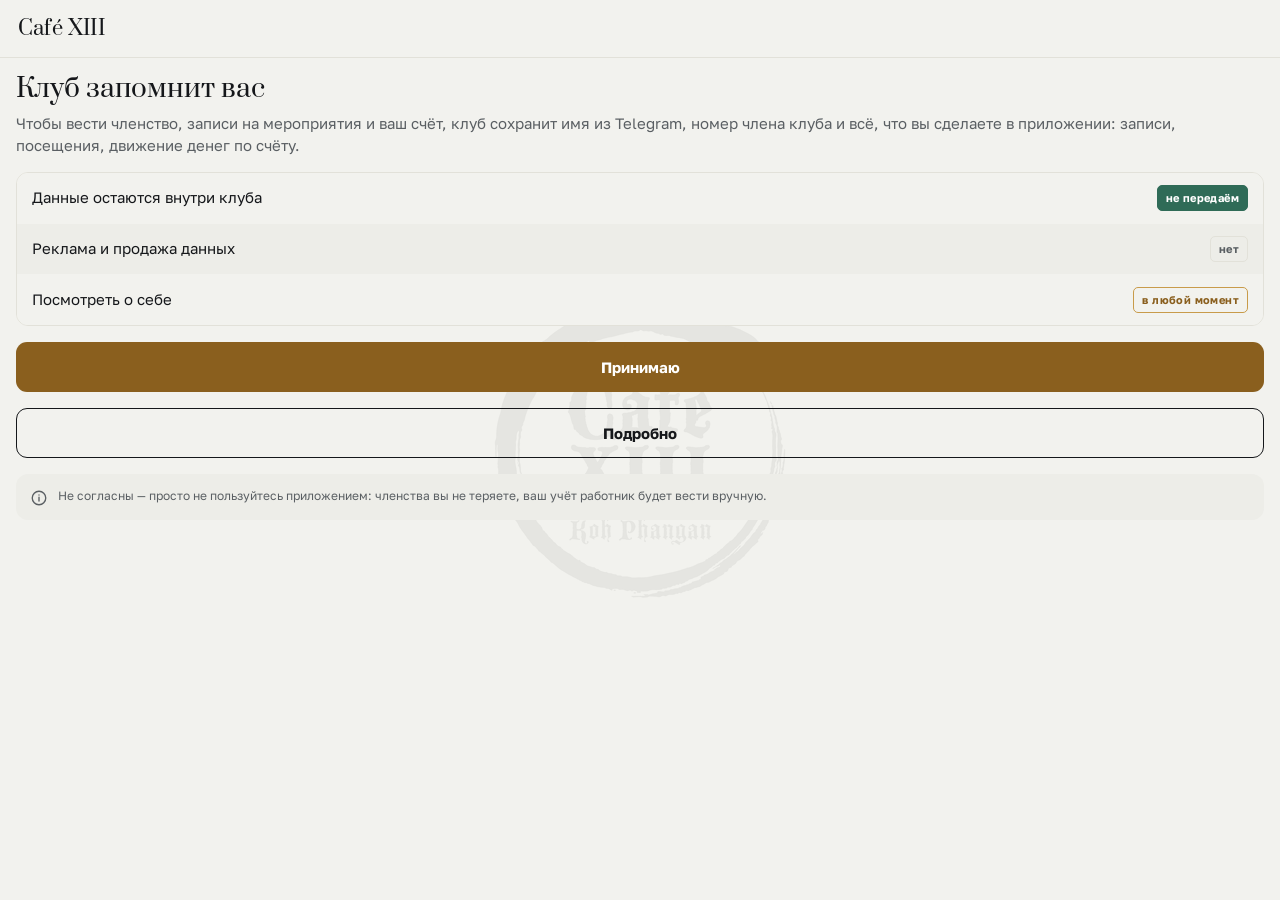
==== index.html @ dad625e0 "#518: номер v242 (сдвиг: дверь чайных броней #527 v241; слово arhitektor35-61)" ====
<!doctype html>
<html lang="ru">
<head>
<meta charset="utf-8">
<meta name="viewport" content="width=device-width, initial-scale=1, viewport-fit=cover">
<title>Café XIII — клуб</title>
<script src="https://telegram.org/js/telegram-web-app.js"></script>
<link rel="stylesheet" href="https://fonts.googleapis.com/css2?family=Prata&family=Golos+Text:wght@400;500;600;700&display=swap">
<link rel="stylesheet" href="styles.css?v=242">
</head>
<body>

<header class="bar" id="bar">
  <button type="button" class="icon-btn" id="back" hidden aria-label="Назад">
    <svg viewBox="0 0 24 24" aria-hidden="true"><path d="M15 6l-6 6 6 6"/></svg>
  </button>
  <span class="wordmark" id="title">Café XIII</span>
  <span class="bar-right" id="bar-right"></span>
</header>

<!-- водяной знак оболочки (кадр E53): не едет при прокрутке, под всем, что рисует экран -->
<div class="mark" id="mark" aria-hidden="true"><img src="img/watermark.png" alt=""></div>

<main id="view"></main>

<nav class="tabs" id="tabs"></nav>

<script src="vendor/qrcode-1.4.4.js"></script>
<!-- Клиент — обычные <script> в порядке загрузки (Cafe13KPG#806, вариант (г)): общая область, без модулей.
     ПОРЯДОК ВАЖЕН: код, исполняемый при загрузке, видит только уже загруженные файлы; запуск — последним. -->
<script src="js/00-slova.js?v=242"></script>
<script src="js/01-osnova.js?v=242"></script>
<script src="js/02-chlenstvo.js?v=242"></script>
<script src="js/03-propusk.js?v=242"></script>
<script src="js/04-bar.js?v=242"></script>
<script src="js/05-kassa.js?v=242"></script>
<script src="js/06-lyudi.js?v=242"></script>
<script src="js/07-mastera.js?v=242"></script>
<script src="js/08-kartochki.js?v=242"></script>
<script src="js/09-afisha.js?v=242"></script>
<script src="js/10-utility.js?v=242"></script>
<script src="js/11-ekrany-klub.js?v=242"></script>
<script src="js/12-ekrany-afisha.js?v=242"></script>
<script src="js/13-ekrany-kassa.js?v=242"></script>
<script src="js/14-ekrany-meropriyatiya.js?v=242"></script>
<script src="js/15-ekrany-partner-soglasie.js?v=242"></script>
<script src="js/16-ekrany-bar.js?v=242"></script>
<script src="js/17-ekrany-upravlenie.js?v=242"></script>
<script src="js/18-ekrany-mastera.js?v=242"></script>
<script src="js/19-ekrany-lyudi.js?v=242"></script>
<script src="js/20-ekrany-sluzhebnye.js?v=242"></script>
<script src="js/21-navigaciya.js?v=242"></script>
<script src="js/22-ekrany-chay.js?v=242"></script>
<script src="js/23-kalendar.js?v=242"></script>
<script src="js/22-zapusk.js?v=242"></script>
</body>
</html>
---- styles.css ----
/* Палитра принята владельцем 21.10.2026 (Cafe13KPG#110, лист «Палитра и
   типографика» базы экранов): известь, тушь, латунь, лист, глина. Контраст
   посчитан по WCAG 2.1, все рабочие пары проходят AA; tools/live.cjs
   пересчитывает их на отрисованной странице.

   ⚠ У ЛАТУНИ ТРИ РОЛИ И ТРИ ТОКЕНА, и порог у них разный:
     --gold       заливка и обводка надписей (порог 4.5 держит тушь поверх);
     --gold-mark  ТОНКАЯ ГРАФИКА, несущая смысл: порог 3.0 (SC 1.4.11);
     --gold-ink   текст латунью, порог 4.5.
   Разводить пришлось потому, что --gold на светлой теме даёт 2.17–2.55
   против подложек (surface / paper / card) — ниже 3.0, и тонкая графика на
   нём почти не видна. Замер designer-55 02.11.2026, Cafe13KPG#754; второй
   путь (отдельный токен вместо потемнения --gold) выбрал владелец, чтобы не
   трогать заливки и подписи, где сегодня 7.27 и 5.62. */

:root {
  color-scheme: light;
  --ink: #15171A;
  --paper: #F2F2EE;
  --card: #FFFFFF;
  --surface: #EDEDE8;
  /* ⚠ ДВЕ РОЛИ У ЭТИХ ДВУХ ТОКЕНОВ, и порог у них РАЗНЫЙ.
     --line — разделитель и группировка: карточка-контейнер, rows, paper,
     панель вкладок, шапка, shot, пилюля, пунктирные ЗАГЛУШКИ (ph.none,
     tile.empty, qr .place). Порога у них нет: по этим линиям элемент
     управления не опознают.
     --muted — подпись (ТЕКСТ, порог 4.5) и ГРАНИЦА ЭЛЕМЕНТА УПРАВЛЕНИЯ
     (порог 3.0, WCAG 2.1 SC 1.4.11 «Non-text Contrast»): поля, select,
     textarea, тихая и погашенная кнопки, сегменты, шаговик, круглые
     кнопки, чипы, строки списка, «выдать», остаток в шапке, кнопки
     недели, способ пополнения (.way), выбор файла чека (.box.dashed) и
     карточка в КНОПОЧНОЙ форме (button.card) — восемнадцать правил
     (Cafe13KPG#712).
     ⚠ ПУНКТИР ДЕЛИТСЯ ПО РОЛИ, а не по начертанию: заглушка «тут будет
     картинка» порога не имеет, а `.box.dashed` — это `<label for>` выбора
     файла, то есть единственный контур поля, и порог у него есть.
     ⚠ И КЛАСС, СЛУЖАЩИЙ ДВУМ РОЛЯМ, разводится ТЕГОМ: `.card` —
     контейнер, `button.card` — элемент управления. Правило стоит у самой
     `.card`; три последних случая нашёл `arhitector-47` на ревью, мой
     прибор их не достал (его подлежащим был список селекторов, а не все
     рамки экрана).
     На --line рамки управления давали 1.12 светлая / 1.21 тёмная при норме
     3.0; стало 5.50 / 8.15 — это худшая пара среди рамок ПОКОЯ, у состояний
     свои цвета и свои числа. Рамка мерится с ДВУХ сторон (внутри заливка
     самого элемента, снаружи подложка родителя) и судится по лучшей: нажатый
     сегмент залит тушью и рамку имеет ту же, и по внутренней паре здоровое
     состояние краснело бы. Числа сняты ОТРИСОВКОЙ 31.10.2026: из токенов
     выходит 1.17/1.31, потому что поле лежит на --surface, а не на --card.
     Взят существующий токен, а не новый цвет: выбор владельца 31.10.2026
     по трём отрисованным вариантам — новых значений в палитре не появилось.
     ⚠ СОСТОЯНИЯ НЕ ТРОНУТЫ, и это куплено отрисовкой, а не осторожностью:
     граница бывает единственной приметой выбора — латунь у `.mf .chip.on`
     и `.wk > button.on`, тушь у `.seg button[aria-pressed="true"]`, глина у
     `.listitem.warm`, латунь у `.chip.paid`. Здесь их держит специфичность
     (у состояния класс лишний), и это проверено отрисовкой обеих тем.
     Первый вариант, отрисованный владельцу, поднимал контраст ОДНИМ
     правилом поверх чипов и стёр выбранный день — а пара рамка/фон при
     этом честно выросла с 1.12 до 3.02, то есть прибор контраста был бы
     зелёный на сломанном экране. Поднимая контраст покоя, спрашивай каждое
     состояние, чья примета — граница. */
  --line: #E2E1D9;
  --muted: #5A5F63;
  --gold: #C89B4A;
  /* ⚠ Значение выбрано ЧИСЛОМ, а не на глаз: самое светлое, у которого
     слабейшая пара даёт ≥ 3.5, то есть не живёт на пороге 3.0. Таблица
     замера (светлота латуни при том же тоне 38.6° и насыщенности 53%):
     54% #C89B4A — 2.55 / 2.27 / 2.17 (нынешняя, НИЖЕ порога);
     44% #AC8134 — 3.53 / 3.15 / 3.01 (проходит, но 3.01 на границе);
     40% #9C7630 — 4.16 / 3.71 / 3.54 ← взято;
     порядок пар: на --card, --paper, --surface. */
  --gold-mark: #9C7630;
  --gold-ink: #8A5F1E;
  --sage: #2F6B57;
  --clay: #8E3324;
  --clay-ink: #8E3324;
  --on-accent: #FFFFFF;
  --deny-bg: #F7EBE8;

  /* Действие — латунь (#110). В Telegram сюда ложится button_color
     человека (#101), латунь остаётся фолбэком. */
  --accent: #8A5F1E;
  --accent-ink: #FFFFFF;

  /* Безопасные зоны из ДВУХ источников, и это разные полосы.
     env() знает про вырез телефона; телеграмные зоны (Bot API 8.0) знают
     про СВОИ элементы управления, которых env() внутри клиента не видит.
     Поэтому вырез берётся максимумом (чтобы не потерять ни один источник),
     а зона контента Telegram ПРИБАВЛЯЕТСЯ. Значения кладёт applyTheme();
     вне Telegram они нули, и остаётся прежнее поведение на env(). */
  --tg-sat: 0px; --tg-sab: 0px;        /* safeAreaInset */
  --tg-cat: 0px; --tg-cab: 0px;        /* contentSafeAreaInset */
  --sat: calc(max(env(safe-area-inset-top, 0px), var(--tg-sat)) + var(--tg-cat));
  --sab: calc(max(env(safe-area-inset-bottom, 0px), var(--tg-sab)) + var(--tg-cab));
}

:root[data-theme="dark"] {
  color-scheme: dark;
  --ink: #ECEAE4;
  --paper: #121416;
  --card: #1C1F22;
  --surface: #1C1F22;
  --line: #2A2E32;
  --muted: #B8B6AE;
  --gold: #EBC37A;
  /* В тёмной теме латунь на графике и так 9.95–11.10, поэтому значение
     РАВНО --gold: разводить нечего, а другой оттенок менял бы вид без нужды. */
  --gold-mark: #EBC37A;
  --gold-ink: #EBC37A;
  --sage: #7FC0A4;
  /* тёмной глины в принятом листе нет — значение прежнее, контраст к
     новому фону пересчитан в tools/live.cjs */
  --clay: #C98A78;
  --clay-ink: #DCA294;
  --on-accent: #121416;
  --deny-bg: #2A1A17;
  /* на тёмной латуни текст — тушь, не белое: белое по ней не проходит */
  --accent: #EBC37A;
  --accent-ink: #15171A;
}

* { box-sizing: border-box; }

body {
  margin: 0;
  background: var(--paper);
  color: var(--ink);
  font-family: 'Golos Text', system-ui, -apple-system, sans-serif;
  font-size: 15px;
  line-height: 1.45;
  padding-top: calc(58px + var(--sat));
  padding-bottom: calc(74px + var(--sab));
  -webkit-font-smoothing: antialiased;
}

body.no-tabs { padding-bottom: var(--sab); }

a { color: inherit; text-decoration: none; }
img { max-width: 100%; }
[hidden] { display: none !important; }

/* ── шапка ─────────────────────────────────────────────── */

.bar {
  position: fixed; top: 0; left: 0; right: 0; z-index: 10;
  height: calc(58px + var(--sat));
  padding: var(--sat) 12px 0;
  display: flex; align-items: center; gap: 8px;
  background: var(--paper);
  border-bottom: 1px solid var(--line);
}

.wordmark {
  flex: 1 1 auto;
  font-family: Prata, Georgia, serif;
  font-size: 20px;
  letter-spacing: 0.2px;
  padding-left: 6px;
}
.wordmark.plain {
  font-family: Prata, Georgia, serif;
  font-size: 19px;
  font-weight: 400;
  letter-spacing: 0;
}

/* Водяной знак (кадр E53): по центру окна, вне потока — прокрутка его не двигает;
   92vw — долей окна, не числом (380 px на окне 360 обрезает кольцо); 0.06 — замер
   контраста designer-55. Под содержимым: main поднят над ним. */
.mark { position: fixed; inset: 0; z-index: 0; display: flex; align-items: center; justify-content: center;
        pointer-events: none; }
.mark img { width: 92vw; max-width: 390px; height: auto; opacity: .06; }
body[data-mark="off"] .mark { visibility: hidden; }
main { position: relative; z-index: 1; }

.bar-right { flex: 0 0 auto; display: flex; align-items: center; gap: 2px; }
.bar-right:empty { display: none; }
.bal { border: 1px solid var(--muted); border-radius: 999px; background: transparent; color: var(--ink);
       min-height: 32px; padding: 0 12px; font-family: 'Golos Text', sans-serif; font-size: 14px; font-weight: 600;
       font-variant-numeric: tabular-nums; cursor: pointer; }
.bal[aria-pressed="false"] { color: var(--muted); letter-spacing: 1px; }

.icon-btn {
  flex: 0 0 auto;
  width: 44px; height: 44px;
  display: flex; align-items: center; justify-content: center;
  border: none; border-radius: 10px;
  background: transparent;
  color: var(--ink);
  cursor: pointer;
}
.icon-btn:hover { background: var(--surface); }
.icon-btn svg { width: 21px; height: 21px; fill: none; stroke: currentColor; stroke-width: 1.9; stroke-linecap: round; stroke-linejoin: round; }

/* ── экран ─────────────────────────────────────────────── */

main { padding: 16px 16px 20px; display: flex; flex-direction: column; gap: 16px; }

.group { display: flex; flex-direction: column; gap: 9px; }

.label {
  font-size: 12px; color: var(--muted);
  letter-spacing: 0.6px; text-transform: uppercase;
}

h1 { font-family: Prata, Georgia, serif; font-size: 26px; font-weight: 400; line-height: 1.15; margin: 0; text-wrap: balance; }
h2 { font-family: Prata, Georgia, serif; font-size: 19px; font-weight: 400; line-height: 1.2; margin: 0; }
p  { margin: 0; color: var(--muted); }

.card {
  border: 1px solid var(--line); border-radius: 12px;
  padding: 14px 16px;
  display: flex; flex-direction: column; gap: 10px;
  background: var(--card);
}
.card.strong { border: 2px solid var(--ink); border-radius: 14px; padding: 17px; }
/* ⚠ Полоса — единственный признак отмеченной карточки, значит графика
   со смыслом: латунь графики, не заливки (Cafe13KPG#754). */
.accent { box-shadow: inset 3px 0 0 0 var(--gold-mark); }
.card.quiet  { background: var(--surface); border-color: transparent; }

.row { display: flex; align-items: center; justify-content: space-between; gap: 12px; }
.row.top { align-items: flex-start; }
.col { display: flex; flex-direction: column; gap: 3px; min-width: 0; }

.num { font-variant-numeric: tabular-nums; }
b.num, .big { white-space: nowrap; }
.big { font-family: 'Golos Text', sans-serif; font-size: 24px; font-weight: 600; font-variant-numeric: tabular-nums; }
.small { font-size: 12px; color: var(--muted); }
/* слово сервера дословно (заметка строки книги) — тушью, не приглушённым: кадр E36, designer-55 */
.verbatim { font-size: 12px; color: var(--ink); }
/* усечение пользовательского текста (рецепт шага 13, Cafe13KPG#889): одна строка — очередь, две — название бизнеса */
.clamp1 { overflow: hidden; text-overflow: ellipsis; white-space: nowrap; }
.clamp2 { display: -webkit-box; -webkit-line-clamp: 2; -webkit-box-orient: vertical; overflow: hidden; }

.pill {
  flex: 0 0 auto;
  font-size: 11px; font-weight: 700;
  letter-spacing: 0.4px;
  padding: 4px 8px; border-radius: 5px;
  border: 1px solid var(--line); color: var(--muted);
}
.pill.on   { background: var(--sage); border-color: var(--sage); color: var(--on-accent); }
.pill.warm { color: var(--clay-ink); border-color: var(--clay); }
/* ⚠ Рамка плашки ОСТАЁТСЯ на --gold (2.27–2.55 в светлой), и это выбор,
   а не недосмотр: вид плашки несёт её СЛОВО и цвет текста (--gold-ink,
   5.62), а капсула — оформление, не сигнал; у соседних видов плашки
   отличается тоже текст или заливка, а не только обводка. По 1.4.11
   оформление порога не требует. Переведёшь её на --gold-mark —
   изменишь вид элемента, который сегодня проходит. */
.pill.gold { color: var(--gold-ink); border-color: var(--gold); }
/* «не закончено», а не запрет: исход приёма неизвестен (кадр E34zh) */
.card.warm { background: var(--deny-bg); border-color: var(--clay); }
.card.warm b, .card.warm .small { color: var(--clay-ink); }

/* ⚠ КЛАСС, СЛУЖАЩИЙ И КОНТЕЙНЕРОМ, И КНОПКОЙ, получает порог ТОЛЬКО В
   КНОПОЧНОЙ ФОРМЕ. `.card` — разделитель, порога у него нет (см. блок у
   токенов). Но строка человека в «Членах клуба» — это `<button class="card
   dense fold">`, то есть элемент управления, и опознаётся он этой самой
   рамкой; своей границы у `.card.dense.fold` нет вовсе, она берётся у
   `.card`. Поэтому порог даётся ТЕГУ, а не классу: перевести `.card`
   целиком значило бы сделать правку шире предмета — уехали бы границы всех
   карточек-контейнеров, у которых порога нет.
   Нашёл `arhitector-47` на ревью `Cafe13KPG#712`; мой прибор этого не достал,
   потому что подлежащим у него был СПИСОК селекторов, а не все рамки экрана.
   ⚠ Состояния выше по специфичности и переживают это правило: `.card.quiet`
   и `.card.dense.open` снимают границу вовсе (0,2,0 и 0,3,0 против 0,1,1). */
button.card { border-color: var(--muted); }
/* возврат автору в строке списка (E39): незакрытое, ждёт действия — глина */
.listitem.warm { background: var(--deny-bg); border-color: var(--clay); }
.said { font-size: 12px; color: var(--clay-ink); }

.btn {
  min-height: 50px; width: 100%;
  display: flex; align-items: center; justify-content: center; gap: 9px;
  border: none; border-radius: 11px;
  background: var(--accent); color: var(--accent-ink);
  font-family: 'Golos Text', sans-serif; font-size: 15px; font-weight: 700;
  cursor: pointer; padding: 0 16px;
}
.btn.ghost { background: transparent; color: var(--ink); border: 1px solid var(--ink); }
.btn.quiet { background: transparent; color: var(--muted); border: 1px solid var(--muted); min-height: 42px; font-size: 13px; width: auto; align-self: flex-start; padding: 0 14px; white-space: nowrap; }
.btn.mini { min-height: 38px; width: auto; font-size: 13px; padding: 0 14px; white-space: nowrap; }
.btn[disabled] {
  /* серое с рамкой = нельзя, на всех экранах одним обликом; прежние .55 по латуни
     давали подписи контраст около 2.45 — нечитаемо (designer-55, к Cafe13KPG#459) */
  background: var(--surface); color: var(--muted); border: 1px solid var(--muted);
  opacity: 1;          /* иначе прежняя прозрачность глушит и новые цвета */
  cursor: default;
}
.btn svg { width: 18px; height: 18px; fill: none; stroke: currentColor; stroke-width: 1.8; stroke-linecap: round; stroke-linejoin: round; }

.seg { display: flex; gap: 8px; }
.seg button {
  flex: 1 1 0; min-height: 44px;
  border: 1px solid var(--muted); border-radius: 9px;
  background: var(--paper); color: var(--muted);
  font-family: 'Golos Text', sans-serif; font-size: 13px; font-weight: 600;
  cursor: pointer;
}
.seg button[aria-pressed="true"] { background: var(--ink); border-color: var(--ink); color: var(--paper); }
.seg.wrap { flex-wrap: wrap; }
.seg.wrap button { flex: 1 1 auto; padding: 0 12px; }
/* Реквизиты на экране просьбы (кадр E44). В кадре место 78 px — число коробки
   кадра, а не облика: здесь прокрутка есть, и картинку берут ширины, при
   которой её наводят со второго телефона (designer-55, Cafe13KPG#464). */
.qr { display: flex; gap: 10px; }
.qr > div { flex: 1 1 0; display: flex; flex-direction: column; gap: 6px; }
.qr .place { width: 100%; max-width: 240px; min-height: 120px; margin: 0 auto;
             border: 1px dashed var(--line); border-radius: 10px;
             background: var(--surface); display: flex; flex-direction: column; gap: 8px;
             align-items: center; justify-content: center; text-align: center; padding: 10px; }
.qr .place.img { border-style: solid; padding: 0; overflow: hidden; background: var(--card); }
.qr .place img { display: block; width: 100%; height: auto; }
.qr .place span { font-size: 11px; color: var(--muted); }
/* Пополнение (кадры E52*): строки путей, ящик чека, статус заявки словом. */
.way { display: flex; align-items: center; justify-content: space-between; gap: 10px; padding: 12px;
       border-radius: 12px; background: var(--card); border: 1px solid var(--muted); width: 100%;
       text-align: left; font: inherit; color: inherit; cursor: pointer; }
.way.off { background: var(--surface); border-color: transparent; color: var(--muted); cursor: default; }
.way .col { display: flex; flex-direction: column; gap: 3px; min-width: 0; }
.way .chev { width: 18px; height: 18px; flex: 0 0 auto; fill: none; stroke: var(--muted); stroke-width: 2; }
.box.dashed { display: flex; align-items: center; gap: 8px; min-height: 46px; padding: 0 12px;
              border: 1px dashed var(--muted); border-radius: 9px; color: var(--muted); cursor: pointer; }
.box.dashed svg { width: 18px; height: 18px; fill: none; stroke: currentColor; stroke-width: 1.8; }
.st { font-size: 12px; font-weight: 600; white-space: nowrap; }
.st.wait { color: var(--muted); }
.st.ok { color: var(--sage); }
.st.no { color: var(--clay-ink); }
.st.off { color: var(--muted); }
/* Тетрадь клуба внутри приложения (v74, кадры E49*): белый лист во всю высоту
   main — без вкладок это окно минус шапка (58 + отступ сверху), поля main
   (16 + 20) и нижний отступ; ничего над листом и под ним (designer-55). */
.paper { height: calc(100vh - 94px - var(--sat) - var(--sab)); min-height: 360px;
         border: 1px solid var(--line); border-radius: 12px; background: var(--card);
         overflow: hidden; display: flex; flex-direction: column; }
.paper .wait { flex: 1 1 auto; display: flex; flex-direction: column;
               align-items: center; justify-content: center; gap: 8px; padding: 24px; }
.paper .wait[hidden], iframe.about[hidden] { display: none; }
iframe.about { flex: 1 1 auto; display: block; width: 100%; border: 0; }

.listitem {
  border: 1px solid var(--muted); border-radius: 12px;
  padding: 13px 15px;
  display: flex; align-items: center; gap: 12px;
  background: var(--paper);
  width: 100%; text-align: left;
  font-family: 'Golos Text', sans-serif; font-size: 15px; color: var(--ink);
  cursor: pointer;
}
.listitem .time { flex: 0 0 auto; width: 50px; display: flex; flex-direction: column; align-items: center; gap: 1px; }
.listitem .time b { font-family: 'Golos Text', sans-serif; font-size: 17px; font-weight: 600; font-variant-numeric: tabular-nums; }
.listitem .time span { font-size: 10px; color: var(--muted); text-transform: uppercase; letter-spacing: 0.3px; }
.listitem .grow { flex: 1 1 auto; min-width: 0; display: flex; flex-direction: column; gap: 2px; }
.listitem .grow b { font-size: 15px; font-weight: 600; }
.chev { flex: 0 0 auto; width: 18px; height: 18px; fill: none; stroke: var(--muted); stroke-width: 1.9; stroke-linecap: round; stroke-linejoin: round; }
/* Погашенный вход (заморозка, Cafe13KPG#510): тот же облик «серое = нельзя», что у .btn[disabled] —
   фон поверхности, приглушённый текст, ни латунной полосы, ни стрелки «туда». Без правила погашенная
   строка выглядела живой (замер снимком 29.10.2026). Правило designer-55: --muted на --surface — 5.5;
   стрелка снята целиком (display), иначе под пальцем остаётся пустое место шириной со стрелку. */
.listitem[disabled] { background: var(--surface); color: var(--muted); box-shadow: none; cursor: default; }
.listitem[disabled] .chev { display: none; }

.rows { border: 1px solid var(--line); border-radius: 12px; overflow: hidden; display: flex; flex-direction: column; gap: 1px; }
.rows > div { display: flex; align-items: center; justify-content: space-between; gap: 10px; padding: 12px 15px; background: var(--paper); }
.rows > div:nth-child(even) { background: var(--surface); }

.note { display: flex; align-items: flex-start; gap: 10px; background: var(--surface); border-radius: 12px; padding: 13px 14px; }
.note svg { flex: 0 0 auto; width: 18px; height: 18px; margin-top: 2px; fill: none; stroke: var(--muted); stroke-width: 1.8; stroke-linecap: round; stroke-linejoin: round; }
.note span { font-size: 12px; color: var(--muted); }

.field { display: flex; flex-direction: column; gap: 6px; min-width: 0; }
.field label { font-size: 12px; color: var(--muted); }
.field input {
  width: 100%; min-width: 0;
  min-height: 46px; border: 1px solid var(--muted); border-radius: 9px;
  padding: 0 14px; background: var(--paper); color: var(--ink);
  font-family: 'Golos Text', sans-serif; font-size: 15px;
}

/* Крестик очистки у поиска рисует система, и рисует СВОИМ цветом: в поле
   клуба он приходил синим — единственное синее пятно во всём приложении.
   Здесь он перекрашивается в подпись (--muted) маской, то есть одной и той
   же формой в обеих темах, без второго файла и без картинки на каждую тему.

   Размер — 44 px, не 18: столько ровно помещается внутрь поля (46 px минус
   две обводки), и это тот самый минимум цели нажатия, что у остальных
   кнопок. Системный крестик был вдвое уже — палец мимо него проходил.

   Firefox такого псевдоэлемента не имеет вовсе: там крестика нет и сейчас,
   правило просто не применяется. */
input[type="search"]::-webkit-search-cancel-button {
  -webkit-appearance: none; appearance: none;
  width: 44px; height: 44px; margin-right: -8px; cursor: pointer;
  background: var(--muted);
  -webkit-mask: url("data:image/svg+xml;utf8,%3Csvg xmlns='http://www.w3.org/2000/svg' viewBox='0 0 24 24'%3E%3Cpath d='M7 7l10 10M17 7L7 17' stroke='black' stroke-width='2.2' stroke-linecap='round' fill='none'/%3E%3C/svg%3E") center/18px no-repeat;
          mask: url("data:image/svg+xml;utf8,%3Csvg xmlns='http://www.w3.org/2000/svg' viewBox='0 0 24 24'%3E%3Cpath d='M7 7l10 10M17 7L7 17' stroke='black' stroke-width='2.2' stroke-linecap='round' fill='none'/%3E%3C/svg%3E") center/18px no-repeat;
}

.field textarea {
  width: 100%; min-width: 0; min-height: 120px; resize: vertical;
  border: 1px solid var(--muted); border-radius: 9px; padding: 12px 14px;
  background: var(--paper); color: var(--ink); font-family: 'Golos Text', sans-serif; font-size: 15px; line-height: 1.4;
}

.cancelled { border-style: dashed; background: var(--surface); }
.cancelled .strike { text-decoration: line-through; color: var(--muted); }

/* ── пропуск: всегда ночной, его показывают у двери вечером ──
   Цвета — тёмная тема принятой палитры, латунная обводка. */

.pass {
  background: #121416; border: 1px solid #EBC37A;
  border-radius: 18px; padding: 20px;
  display: flex; flex-direction: column; align-items: center; gap: 15px;
  color: #ECEAE4;
}
.pass .who { display: flex; align-items: center; gap: 12px; align-self: stretch; }
.card .grow { flex: 1 1 auto; min-width: 0; }
/* фото гостя в очереди бара: по нему бармен знает, кому несёт */
.card .avatar { flex: none; width: 44px; height: 44px; border-radius: 50%; object-fit: cover;
  display: inline-flex; align-items: center; justify-content: center;
  background: var(--line); color: var(--ink); font-weight: 700; }
.pass .avatar {
  flex: 0 0 auto; width: 54px; height: 54px; border-radius: 50%;
  background: rgba(255,255,255,0.18); border: 1px dashed rgba(255,255,255,0.5);
  display: flex; align-items: center; justify-content: center;
  font-size: 18px; font-weight: 700;
}
/* ⚠ Фото — ПСЕВДОЭЛЕМЕНТОМ ПОВЕРХ БУКВЫ, правило взято из кадров E50/E50b
   дословно. Состояний у кружка три, а не два: фото пришло; сети нет (класса
   `photo` нет вовсе); сеть есть, адрес есть, а картинка не пришла. Замер
   `designer-55` отрисовкой трёх случаев рядом: картинка ТЕГОМ при неудаче
   даёт в кружке значок битого изображения, псевдоэлемент — ничего, и под ним
   остаётся буква. Одно правило закрывает все три состояния.
   ⚠ Фоном самого кружка это сделать НЕЛЬЗЯ: содержимое рисуется поверх фона,
   и буква проступит на лице. Это его первая редакция, поймана отрисовкой.
   Адрес приходит разметкой, своим свойством: он у каждого свой. */
.pass .avatar { position: relative; }
.pass .avatar.photo { border-style: solid; border-color: rgba(255,255,255,0.35); }
.pass .avatar.photo::after { content: ""; position: absolute; inset: -1px;
  border-radius: 50%; background-size: cover; background-position: center;
  background-image: var(--photo); }
.pass .code-box { background: #FFFFFF; border-radius: 13px; padding: 13px; }
.pass .code-box svg { display: block; width: 160px; height: 160px; }
.pass .num-big { font-family: 'Golos Text', sans-serif; font-size: 25px; font-weight: 600; letter-spacing: 3px; font-variant-numeric: tabular-nums; }

/* ── нижние вкладки ────────────────────────────────────── */

.tabs {
  position: fixed; bottom: 0; left: 0; right: 0; z-index: 10;
  height: calc(74px + var(--sab));
  padding-bottom: var(--sab);
  display: flex; align-items: stretch;
  /* Зазор между вкладками объявлен: без него соседние подписи сходятся
     вплотную, как только две из них шире равной доли (замер: «События» и
     «Моё дело» на восьми вкладках — 0 px между ними). */
  gap: 4px;
  background: var(--paper); border-top: 1px solid var(--line);
}
.tabs button {
  flex: 1 1 0; border: none; background: transparent; cursor: pointer;
  /* ⚠ Отступ кнопки объявлен НУЛЁМ нарочно. Браузер по умолчанию даёт кнопке
     1px 6px — двенадцать пикселей по горизонтали, которых мы нигде не
     просили; на восьми вкладках это 96 px, и панель вылезала за край окна
     (замер мой, 28.10.2026: восемь вкладок 415,2 при окне 390 — за край
     25 px; на окне 360 — 55 px). Разговор при этом шёл о длине подписи:
     число было снято верно, а объяснено не той причиной. */
  padding: 0;
  /* подпись в одну строку: при семи вкладках «Моё дело» переносилось (замер, Cafe13KPG#410) */
  white-space: nowrap;
  display: flex; flex-direction: column; align-items: center; justify-content: center; gap: 5px;
  color: var(--muted); font-family: 'Golos Text', sans-serif; font-size: 11px; font-weight: 500;
}
.tabs button[aria-current="page"] { color: var(--ink); font-weight: 700; }
/* замороженная вкладка (Cafe13KPG#510): невыбранные и так --muted, и без своей приметы серая не отличалась
   от обычной. Правило designer-55: «нельзя» несёт ЗАЧЁРКИВАНИЕ, а не бледность — цвет остаётся измеренным
   (5.75); прозрачность .38 давала 1.74, ниже порога, и серое читалось бы как поломка. Значок не гасить. */
.tabs button[disabled] { color: var(--muted); cursor: default; text-decoration: line-through; }
.tabs svg { width: 21px; height: 21px; fill: none; stroke: currentColor; stroke-width: 1.9; stroke-linecap: round; stroke-linejoin: round; }

/* Когда снизу стоит главная кнопка Telegram, своя — лишняя */
body.has-main .dup-main { display: none; }

@media (prefers-reduced-motion: no-preference) {
  main { animation: fade 160ms ease-out; }
  @keyframes fade { from { opacity: 0 } to { opacity: 1 } }
}

/* ── бар: плитки напитков, корзина, шаги заказа ─────────
   Плитка стоит там, где позже будет фотография: пока снимок не прошёл путь
   съёмки, её место занято цветным полем, а не картинкой из каталога. */

.tile {
  flex: 0 0 auto;
  width: 54px; height: 54px; border-radius: 10px;
  display: flex; align-items: center; justify-content: center;
  font-family: Prata, Georgia, serif; font-size: 21px; font-weight: 400;
  color: #FFFFFF;
}
.tile.big { width: 100%; height: 170px; border-radius: 14px; font-size: 54px; }
.tile.empty {
  background: var(--surface); border: 1px dashed var(--line); color: var(--muted);
  font-family: 'Golos Text', sans-serif; font-size: 10px; font-weight: 600;
  text-align: center; padding: 4px; line-height: 1.2;
}
.tile.big.empty { font-size: 13px; }

.plain {
  border: none; background: transparent; padding: 0; margin: 0;
  color: inherit; font: inherit; text-align: left; cursor: pointer;
}
.drinkbtn { display: flex; align-items: flex-start; gap: 12px; flex: 1 1 auto; min-width: 0; }

.stepper { flex: 0 0 auto; display: flex; align-items: center; gap: 4px; }
.stepper button {
  width: 36px; height: 36px; border-radius: 9px;
  border: 1px solid var(--muted); background: var(--paper); color: var(--ink);
  font-family: 'Golos Text', sans-serif; font-size: 18px; font-weight: 700; line-height: 1;
  cursor: pointer;
}
.stepper b { min-width: 20px; text-align: center; }

/* Путь заказа и путь снимка — одна и та же вертикальная линия состояний. */
.steps { display: flex; flex-direction: column; }
.steps > div { display: flex; gap: 12px; padding-bottom: 15px; position: relative; }
.steps > div:last-child { padding-bottom: 0; }
.steps > div:not(:last-child)::before {
  content: ''; position: absolute; left: 8px; top: 20px; bottom: 0;
  width: 1px; background: var(--line);
}
.steps i {
  flex: 0 0 auto; width: 17px; height: 17px; border-radius: 50%;
  border: 2px solid var(--line); background: var(--paper); margin-top: 2px;
}
.steps > div.done i { border-color: var(--sage); background: var(--sage); }
/* ⚠ Точка «мы здесь» — пара к .done, где стоит лист (--sage, тёмный).
   На светлой латуни она была вдвое слабее соседки по весу: 2.55 против
   5.68. Латунь графики возвращает им сравнимый вес. */
.steps > div.now  i { border-color: var(--gold-mark); background: var(--gold-mark); }
.steps > div.now  b { color: var(--gold-ink); }

.meter { display: block; height: 5px; border-radius: 3px; background: var(--surface); margin-top: 5px; overflow: hidden; }
/* ⚠ Заливка метра на дорожке --surface: показывает долю, то есть
   графика со смыслом. Было 2.17 — самая слабая пара латуни. */
.meter > span { display: block; height: 100%; background: var(--gold-mark); }

/* Тестовый режим: полоса над каждым экраном, пока он включён. */
.test-strip {
  position: sticky; top: calc(58px + var(--sat)); z-index: 5;
  margin: -16px -16px 0; padding: 10px 16px;
  display: flex; align-items: center; gap: 10px; justify-content: space-between;
  background: var(--gold); color: #1A1208;
}
.test-strip .small { color: #1A1208; }

/* Прототип (шаг 3, решение координатора 29.10.2026): плашка над экраном на примерных данных.
   Штриховая рамка — «ещё не готово» тем же знаком, что ящик для чека (.box.dashed); снять нечем. */
.proto-strip { display: flex; flex-direction: column; gap: 2px; padding: 10px 14px; border-radius: 12px;
               border: 1.5px dashed var(--clay); background: var(--deny-bg); color: var(--clay-ink); }
.proto-strip b { font-size: 13px; letter-spacing: .04em; text-transform: uppercase; }
.proto-strip .small { color: var(--clay-ink); }
/* Шаг 3: число ждущих > 0 — жирным зелёным (слово владельца); вход-название в карточке без облика кнопки */
.n-wait { color: var(--sage); font-weight: 700; }
/* ⚠ во входе `.listitem .grow b` ставит 600 и перебивал — «жирным» владельца там было полужирным (замер отрисовкой) */
.listitem .grow .n-wait { font-weight: 700; }
/* Пометка «внутри есть решения» на плашке-меню (слово владельца 02.11.2026,
   Cafe13KPG#769). Вид — тот же, что у .n-wait. Класс .count, а не .mark: .mark занят водяным знаком. */
.listitem .count { flex: 0 0 auto; font-size: 15px; font-weight: 700;
                   color: var(--sage); font-variant-numeric: tabular-nums;
                   line-height: 1; }
/* Условие «на замороженном пути пометки нет» держится ПОСТРОЕНИЕМ: */
.listitem[disabled] .count { display: none; }
/* Шаг 3, форма «Я мастер» (кадры E54b/E54i): чипы-кнопки, выбранный, занятый зачёркнут, счётчик часов.
   Под `.mf`, чтобы не задеть чипы «Людей»: там `.chip.busy` значит «ждём ответа», а не «занято» */
.mf { display: flex; flex-direction: column; gap: 14px; }
.chips { display: flex; flex-wrap: wrap; gap: 6px; align-items: center; }
.mf button.chip { font-size: 13px; padding: 8px 11px; cursor: pointer; color: var(--ink); }
.mf .chip.on { border-color: var(--accent); background: var(--surface); font-weight: 600; }
.mf .chip.busy { color: var(--muted); text-decoration: line-through; cursor: default; }
/* Поле выбора — облик поля ввода, ширина по значению: «Начало» из 48 значений с шагом 30 минут (слово
   владельца) короче строки ввода, и по ширине видно, что набирать нечего (designer-55, Cafe13KPG#666).
   Правило на `.field select`, а не на одну форму: следующее поле выбора получит облик само.
   Стрелка — наш `.chev` (ICON.chev, повёрнутый вниз: 18 px, штрих 1.9, концы круглые, цвет --muted), а не
   системная: `appearance: none` снимает и её, и фаску движка. У `<select>` нет детей под svg, поэтому
   стрелка — фоном, и ЦВЕТ В data: ЗАПЕЧЁН: var() внутри него не работает. Отсюда второе объявление в
   тёмной теме. ⚠ Меняется --muted — меняются оба %23-цвета ниже. Раскрытый список рисует движок, и
   тему он берёт из `color-scheme` (:root, обе темы). */
.field select { min-height: 46px; width: 120px; border: 1px solid var(--muted); border-radius: 9px; padding: 0 36px 0 12px;
                color: var(--ink); font-family: 'Golos Text', sans-serif; font-size: 15px;
                -webkit-appearance: none; appearance: none; cursor: pointer;
                background: var(--paper) url("data:image/svg+xml;utf8,%3Csvg xmlns='http://www.w3.org/2000/svg' viewBox='0 0 24 24' fill='none' stroke='%235A5F63' stroke-width='1.9' stroke-linecap='round' stroke-linejoin='round'%3E%3Cpath d='M6 9l6 6 6-6'/%3E%3C/svg%3E") no-repeat right 12px center / 18px 18px; }
:root[data-theme="dark"] .field select {
  background-image: url("data:image/svg+xml;utf8,%3Csvg xmlns='http://www.w3.org/2000/svg' viewBox='0 0 24 24' fill='none' stroke='%23B8B6AE' stroke-width='1.9' stroke-linecap='round' stroke-linejoin='round'%3E%3Cpath d='M6 9l6 6 6-6'/%3E%3C/svg%3E"); }
.counter { display: flex; align-items: center; gap: 14px; }
.counter .num { min-width: 86px; text-align: center; }
.counter .round { border: 1px solid var(--muted); width: 34px; height: 34px; font-size: 17px; color: var(--ink); }
.counter .round[disabled] { color: var(--muted); opacity: .45; cursor: default; }
.tap { background: none; border: 0; padding: 0; margin: 0; text-align: left; font: inherit; color: inherit; cursor: pointer; flex: 1 1 auto; }

/* ── покупка в баре: отказ над кнопкой, итог, номер заказа (макеты E23б, E24) ── */
.deny { display: flex; align-items: flex-start; gap: 10px; border-radius: 12px;
        padding: 12px 14px; background: var(--deny-bg); border: 1px solid var(--clay); }
.deny svg { flex: 0 0 auto; width: 18px; height: 18px; margin-top: 1px; fill: none;
            stroke: var(--clay-ink); stroke-width: 1.8; stroke-linecap: round; stroke-linejoin: round; }
.deny span { font-size: 13px; color: var(--clay-ink); line-height: 1.35; }
.sum { display: flex; align-items: baseline; justify-content: space-between; }
.num-wrap { display: flex; flex-direction: column; align-items: center; gap: 6px; padding: 18px 0 4px; }
.num-wrap .num-big { font-family: 'Golos Text', sans-serif; font-size: 38px; font-weight: 700;
                     letter-spacing: 2px; font-variant-numeric: tabular-nums; line-height: 1; }

/* ── снимок позиции на карточке (кадр E33, Cafe13KPG#270). Слот показывает
   ПОСЛЕДНИЙ присланный снимок, слова — что видит ГОСТЬ; пунктир — только
   «фото нет», где показывать нечего. ── */
.monhead { display: flex; align-items: baseline; justify-content: space-between; gap: 10px; }
.monhead .small { font-size: 12px; color: var(--muted); }
.ph { flex: 0 0 auto; width: 62px; height: 62px; border-radius: 9px;
      background: var(--surface); color: var(--muted);
      display: flex; align-items: center; justify-content: center; }
.ph svg { width: 22px; height: 22px; fill: none; stroke: currentColor;
          stroke-width: 1.6; stroke-linecap: round; stroke-linejoin: round; }
.ph.none { border: 1px dashed var(--line); background: transparent; }
.shot { display: flex; gap: 11px; align-items: center; padding: 10px 12px;
        border: 1px solid var(--line); border-radius: 12px; background: var(--card); }
.shot .grow { flex: 1 1 auto; min-width: 0; display: flex; flex-direction: column; gap: 3px; }
.shot .grow b { font-size: 14px; font-weight: 600; }
.shot .small { font-size: 12.5px; color: var(--muted); line-height: 1.35; }

/* ── «Члены клуба», плотная карточка, надписи-кнопки, полоса отмены (v78) ──
   Перенесено ДОСЛОВНО из кадра Cafe13KPG `_docs/design/screens/E47m-people-card-revoke-ask.dc.html`
   (dev, 9345acd); своих формулировок не добавлено. Ревьюер этого блока — designer-55:
   расхождение правила с кадром — к нему (решение координатора 28.10.2026, Cafe13KPG#490). */
/* ⚠ ПЛОТНАЯ КАРТОЧКА. Требование владельца 28.10.2026: «на экране всегда
   видно от 3 до 6 пользователей, в зависимости от объёма доступов». Это
   число, и оно переведено в высоту замером (прибор геометрии, окна 844 и
   736): под карточки остаётся 591 px и 483 px соответственно, зазор 14 —
   значит максимальная карточка ≤ 151, минимальная ≤ 68, и взяты 144 и 64,
   чтобы «ровно влезает» не читалось как «влезает». */
.card.dense { padding: 10px 12px; gap: 7px; }

/* Раскрытая карточка — тем же семейством, но на тихом фоне: так видно, что
   список не ушёл, а одна строка в нём открыта. */
.card.dense.open { background: var(--surface); border-color: transparent; }

/* СВЁРНУТАЯ строка (Cafe13KPG#493): имя, уровень, остаток — и больше ничего до нажатия.
   ⚠ Это НАСТОЯЩАЯ кнопка, а не нажимаемый `div`: нажимаемых НЕ-кнопок в этом клиенте нет
   ни одной (`tabindex` 0, `role="button"` 0), и держится правило тем, что каждая
   строка-цель — `<button>` с классом раскладки (`.listitem`, `.plain.drinkbtn`). Отсюда и
   сброс кнопки здесь тот же, что у `.listitem`: ширина, выключка, шрифт, цвет. */
/* ⚠ Отступ посадки: без него `scrollIntoView({block:'nearest'})`, когда карточка ПРАВДА
   выше окна, кладёт её ПОД шапку — она `position: fixed` (`.bar`), и содержимое уезжает под
   неё. Замер: без отступа верх карточки приходит на 0 при низе шапки 58, с отступом — на 70.
   Высота повторяет `.bar` и отступ страницы (`58px + var(--sat)`, два места выше в этом
   файле); просится общая переменная, но это правка семейства шапки — зона designer-55.
   Это и есть догадка владельца про «отступ от конца блока»: она верна, но нужна в ДРУГОМ
   случае, чем он думал, — не при каждом действии, а только при настоящей подтяжке. */
/* ⚠ И отступ СНИЗУ, а не только сверху: перечитывание списка на время делает страницу
   короче экрана, браузер ЗАЖИМАЕТ прокрутку к нулю (замер: 500 → 0 при пределе 1019 → 0),
   и после возврата списка карточка оказывается НИЖЕ окна. `nearest` подтягивает её тогда
   снизу и без этого отступа кладёт ВПРИТЫК к нижнему краю (замер: низ 844 при окне 844),
   то есть человек после своего же действия видит строку, срезанную краем. */
[data-person] { scroll-margin-top: calc(58px + var(--sat) + 12px); scroll-margin-bottom: 12px; }

.fold-wrap { position: relative; }

.card.dense.fold {
  width: 100%; text-align: left; cursor: pointer;
  font-family: 'Golos Text', sans-serif; font-size: 15px; color: var(--ink);
  /* ⚠ Отступы ОДНИМ правилом, и это замер, а не аккуратность: отдельный `padding-left`
     проигрывает по специфичности правилу `.card.dense`, и текст уезжает ПОД кружок —
     у designer-55 это прошло мимо чисел и было видно только снимком. Слева 47 px —
     кружок 26 px плюс поля. */
  padding: 7px 12px 7px 58px; gap: 0;
}

/* Минус — СОСЕДОМ поверх плашки, а не внутри: вложенные кнопки невалидны, а цель
   раскрытия обязана остаться во всю строку (слово владельца «по клику разворачиваются»). */
/* ⚠ Кнопка стоит в строке ИМЕНИ, а не по середине плашки (слово владельца 29.10.2026:
   «кнопка в той же строке что и имя, не надо рисовать ее по середине плашки»; колонку под
   кнопку он оставил — «идея с общим отступом за кнопку мне нравится»).
   4 px — не на глаз: отступ карточки 7 + верх строки имени 1 + половина её высоты 9 −
   половина высоты кнопки 13. У длинного имени в две-три строки кнопка остаётся у ПЕРВОЙ,
   а столкнуться со второй ей нечем — они в разных колонках (правый край кнопки 47 против
   левого края имени 58). ⚠ Числа связаны: меняется отступ плашки или кегль имени —
   смещение едет; на это стоит случай `people-fold` (центры кнопки и первой строки). */
.fold-wrap > .outbtn { position: absolute; left: 8px; top: 4px; z-index: 1; }

/* Хвост имени в списке людей. Дату конца и её покраснение снял владелец 25.11.2026 (№79,
   Cafe13KPG#1103: «Даты убирай в обоих местах») — осталось только ∞ у бессрочного.
   ⚠ Бессрочное — значок ∞ («поставь мне значек бесконечности», 29.10.2026), и он крупнее
   даты на 2 px: в 12 px знак читается как восьмёрка. */
.till { font-size: 12px; font-weight: 400; color: var(--muted); }

.till .inf { font-size: 14px; line-height: 1; vertical-align: -1px; }

/* Уровень членства в свёрнутой строке — НАДПИСЬ, а не чип: чип на этом экране обещает
   крестик, то есть действие, а до раскрытия действий в строке нет. Своего класса у неё
   нет: по словам designer-55 образец — клиентский `.small`, а правило, совпадающее с
   соседним до буквы, только спрашивает читателя, чем они различаются. */

/* Надпись доступа — КНОПКА, но размер прежний: его слово «размер оставить».
   Поэтому кегль и цвет те же, что у `.level` (13 px, тушь), а нажимаемость
   показана рамкой и крестиком, а не ростом. Площадь нажатия добирается
   отступом по вертикали, который не увеличивает строку: 6 px сверху и снизу
   при кегле 13 дают 31 px — это не 44, и так и сказано в прозе. */
/* 12 px приглушённым — числа designer-55 по образцу, названному владельцем
   («Ждут ответа» / «Кто в клубе и с какими уровнями»): это клиентский `.small`. */
.chip { display: inline-flex; align-items: center; gap: 6px;
        font-size: 12px; color: var(--muted); background: var(--paper);
        border: 1px solid var(--muted); border-radius: 8px; padding: 5px 8px;
        font-family: 'Golos Text', sans-serif; line-height: 1.15; }

.chip svg { width: 13px; height: 13px; flex: 0 0 auto; fill: none;
            stroke: var(--muted); stroke-width: 2; stroke-linecap: round; }

/* Нажатая — пока сервер отвечает: надпись гаснет, но остаётся на месте,
   чтобы строка не прыгала. */
.chip.busy { color: var(--muted); border-style: dashed; }

/* Членство и роль различаются ЗНАКОМ, а не цветом: цвет у нас занят
   состоянием, а не видом предмета. */
.chip.paid { border-color: var(--gold); }

/* ⚠ УРОВЕНЬ ЧИТАЕТСЯ ПЕРВЫМ, И ТОЛЬКО В СВЕТЛОЙ ТЕМЕ (Cafe13KPG#713).
   Экран называется «Члены клуба», и его предмет — уровень человека в клубе;
   роль это рабочая функция, и у большинства её нет вовсе (довод
   координатора). После #712 заметность перевернулась: роль уехала на
   `--muted` (рамка 5.50), а латунь уровня осталась где была (2.17) — и
   второстепенное стало читаться раньше главного.
   ⚠ ТОЛЬКО СВЕТЛАЯ, и это замер: в тёмной латунь светлеет до `#EBC37A`
   (9.09) и сама идёт впереди роли (8.15) — там чинить нечего, и правка туда
   не заходит.
   ⚠ ПОТЕМНЕНИЕ САМО ПО СЕБЕ ЦЕЛИ НЕ ДОСТИГАЕТ — отрисовано и померено
   31.10.2026: рамка `--gold-ink` даёт 4.79 против 5.50 у роли, то есть
   уровень остаётся СЛАБЕЕ; с латунным текстом (5.01) — вровень, а не
   впереди. Поэтому заливка: уровень читается как заполненный знак, роль —
   как обведённый. Текст на латуни — ТУШЬ (7.05), как и на тёмной теме.
   Порога у этих надписей нет вовсе: это `<span>`, не кнопка. */
:root:not([data-theme="dark"]) .chip.paid {
  background: var(--gold); border-color: var(--gold-ink);
  color: var(--ink); font-weight: 600;
}

/* «+ ответственность» — то же семейство и тот же кегль, но пунктиром:
   это не доступ, который можно снять, а место, куда можно добавить. */
.chip.add { border-style: dashed; color: var(--muted); }

/* Бейдж: та же надпись, но нажимать нечего — крестика нет. */
.chip.fixed { cursor: default; }

.chip.add svg { stroke: var(--muted); }

.chips { display: flex; flex-wrap: wrap; gap: 6px; align-items: center; }

/* Кружок действия — НОВОЕ семейство (кадры E47r/E47s/E47u, Cafe13KPG#509).
   Правило взято из кадра дословно: 26 px — не вкус, а цель нажатия не ниже 24
   при том, что в строку 63,6 px больше не поставить без переноса.
   ⚠ Погашенное делается рамкой и цветом значка, а НЕ `opacity`: у нас это уже
   давало контраст ниже порога при любом фоне.
   ⚠ Здесь объявлено только то, что УПОТРЕБЛЯЕТСЯ: `.out` (минус, исключение).
   Зелёный `.yes`, указатель `.go`, погашенный `.off` и отмена `.no` приедут с
   выдачей кружком — объявлять их заранее значило бы завести мёртвые правила, а
   единица «мёртвого» для общего styles.css — весь клиент, не один экран. */
/* ⚠ `border: 0` в основании — не уборка, а замер: без него у кружка, который рамки себе
   не объявил (указатель направлений), проступала РОДНАЯ рамка кнопки браузера, и на
   отрисовке она читалась как «ещё одно действие». Увидеть это можно было только снимком. */
.round { display: inline-flex; align-items: center; justify-content: center;
         width: 26px; height: 26px; flex: 0 0 auto; border: 0; border-radius: 50%;
         background: transparent; cursor: pointer; }
.round svg { width: 15px; height: 15px; fill: none; stroke-width: 2.6;
             stroke-linecap: round; stroke-linejoin: round; }
/* ⚠ ИСКЛЮЧЕНИЕ — ТЕКСТОВАЯ кнопка «[ - ]», а не значок (слово владельца 29.10.2026:
   «уберет графику и у нас уже есть кнопки такого вида»). Правило и числа — designer-55:
   12 px / 700, `--clay` (единственный красный в палитре, `--danger` у нас нет),
   форма — чипа «+ ответственность» (образец назвал сам владелец), то есть рамка `--line`
   сплошная, фон `--paper`, радиус 8, отступ 5×8; цель нажатия выше порога 24.
   ⚠ Кегль 12, а не 13 у общего `.chip`, и довод не вкусовой: на ЭТОМ экране подписи
   уменьшены до 12 его же словом, и 13 сделал бы кнопку крупнее соседних чипов — то есть
   исполнило бы одну его фразу, нарушив другую. Рамка ТИХАЯ, а не красная: красным он
   назвал ТЕКСТ, а кнопка просилась «минималистичной». Пунктир не берём — в этой семье он
   значит «добавить» (`.chip.add`) и у исключения сказал бы обратное действию.
   ⚠ ОБРАЗЦА У ЭТОЙ КНОПКИ НЕТ: владелец сослался на «кнопки такого вида», но все пять
   квадратных скобок в клиенте — заглушки чисел `[сумма]` на «Доходе и расходе». Числа
   выведены из его слов, а не сняты с образца; если кнопка приживётся, следующие берут
   числа уже с неё.
   ⚠ `white-space: nowrap` — условие, а не вкус: без него у длинного имени «[ -» и «]»
   разъезжаются по строкам, а высота плашки при этом НЕ меняется, то есть числом это не
   ловится (поймал снимок designer-55; у нас на это стоит случай с длинным именем). */
.outbtn { font-family: 'Golos Text', sans-serif; font-size: 12px; font-weight: 700;
          color: var(--clay); background: var(--paper);
          border: 1px solid var(--muted); border-radius: 8px;
          padding: 5px 8px; line-height: 1.15;
          white-space: nowrap; cursor: pointer; }

/* Выдача — зелёный кружок с галочкой (слово владельца 29.10.2026): «Кнопку выдать сделай
   круглишком с галочкой зеленым, тоже жирным». Цвет — лист палитры, своего оттенка здесь
   не заводится. */
.round.yes { border: 2px solid var(--sage); }
.round.yes svg { stroke: var(--sage); }

/* Указатель у роли направления — НЕ действие, поэтому БЕЗ рамки: кружок на этом экране
   обещает «нажал и сделал», а здесь нажатие только раскрывает строки направлений.
   Размер 26 px остаётся: цель нажатия не должна быть меньше кружков рядом.
   ⚠ Облик мой, а не кадра: перечня направлений E47s не рисует вовсе — сказано в теле PR,
   чтобы правка пришла от дизайнера, а не осталась моим вкусом. */
.round.go svg { stroke: var(--muted); transform-origin: center; }
.round.go[aria-expanded="true"] svg { transform: rotate(90deg); }
/* Отказ от разрушительного действия — кружком, а само действие остаётся СЛОВОМ
   (решение designer-55, кадр E47u): кружок это «нажал и сделал», и для
   исключения человека из клуба такой жест слишком дёшев, а для отказа в самый раз. */
.round.no { border: 2px solid var(--muted); }
.round.no svg { stroke: var(--muted); }

/* Пара «слово + кружок» в одной строке. */
.rounds { display: flex; align-items: center; gap: 10px; }

/* Имя и кружок перед ним — одна строка; `min-width: 0` держит длинное имя. */
.namerow { display: flex; align-items: center; gap: 9px; min-width: 0; }

/* Строки выдачи (кадр E47s): предмет слева, кружок справа, погашенная строка — без кружка.
   ⚠ Контраст у погашенной строки МЕРЯЕТСЯ, а не берётся на глаз, поэтому цвет задан прямо
   (`--muted` на `--surface`), а прозрачности здесь нет: `opacity` у нас уже уводила текст
   ниже порога при любом фоне. */
.grants { display: flex; flex-direction: column; gap: 7px; }

.grant { display: flex; align-items: center; justify-content: space-between;
         gap: 10px; padding: 9px 12px; border-radius: 9px;
         background: var(--paper); border: 1px solid var(--muted); }

.grant.off { background: var(--surface); border-color: transparent; color: var(--muted); }

.grant .small { color: var(--muted); }

/* «Выдаём…» стоит в слоте кружка той строки, по которой нажали (слово designer-55: 12 px,
   `--muted`); строка от этого не прыгает — слот и так держит высоту кружка. */
.sending { font-size: 12px; color: var(--muted); white-space: nowrap; }

/* Полоса отмены — вместо второго подтверждения (его слово: «убери двойное
   подтверждение, оно только будет увеличивать путь»). */
.undo { display: flex; align-items: center; justify-content: space-between;
        gap: 10px; background: var(--surface); border-radius: 10px;
        padding: 8px 10px 8px 12px; }

.undo .small { color: var(--muted); }

.undo button { background: none; border: none; padding: 4px 6px;
               font-family: 'Golos Text', sans-serif; font-size: 13px;
               font-weight: 700; color: var(--ink); }

/* ⚠ ОТСЧЁТ — ЧИСЛОМ, и число это ОБЕЩАНИЕ, у которого есть привратник.
   Первая редакция рисовала полосу времени нарочно: число в кадре держит
   код, и расходятся они молча. Координатор назвал 5 секунд СВОИМ решением
   (владелец сказал «на несколько секунд», то есть отдал величину нам) и
   поставил условие, которое делает число честным: цифра в кадре и задержка
   отправки в коде — одно место или один случай батареи («отсчёт в разметке
   совпадает с задержкой»). С привратником число лучше полосы: человек
   знает, сколько у него времени. Без привратника — хуже. */
.undo .sec { font-variant-numeric: tabular-nums; color: var(--muted);
             font-size: 13px; white-space: nowrap; }
/* v91, кадры E47f/E47h (Cafe13KPG#521), правила designer-55 дословно: «Отменить» у итога роли — справа
   ПРАВИЛОМ (у .note нет выравнивания, и на коротком итоге кнопка вставала в 154 px от края); в раскрытой
   карточке .note и .undo сливались с её фоном (оба --surface) — фон бумаги. */
.note.act { align-items: center; }
.note.act .btn { margin-left: auto; }
.card.dense.open .note { background: var(--paper); }
.card.dense.open .undo { background: var(--paper); }

/* ── афиша неделей (E60, вариант А владельца): семь колонок РАВНОЙ доли — фиксированные на 390 вылезли бы
   за край; полоска без текста — признание предела (название в ≈47 px не входит), что именно — список дня ── */
.wknav { display: flex; align-items: center; justify-content: space-between; gap: 12px; margin-bottom: 2px; }
.wknav .round { border: 1px solid var(--muted); width: 34px; height: 34px; border-radius: 50%;
                font-size: 17px; color: var(--ink); background: var(--card); }
.wknav .round[disabled] { color: var(--muted); opacity: .45; cursor: default; }
.wk { display: flex; gap: 4px; }
/* кнопка центрирует содержимое по высоте — у дня с тремя полосками число съезжало вверх (снимок): прижато к верху */
.wk > button { flex: 1 1 0; min-width: 0; text-align: center; font: inherit; color: var(--ink); cursor: pointer;
               display: flex; flex-direction: column; justify-content: flex-start;
               border: 1px solid var(--muted); border-radius: 10px; padding: 7px 2px 8px; background: var(--card); }
.wk > button.on { border-color: var(--accent); background: var(--surface); }
.wk .d { display: block; font-size: 11px; color: var(--muted); }
.wk .n { display: block; font-size: 15px; font-weight: 600; margin-top: 1px; }
/* вторая полоска того же цвета: глина — семейство отказа, красная полоска обещала бы беду (designer-55) */
/* ⚠ Сигнал здесь — САМО НАЛИЧИЕ полоски (пустой день рисует .wk .no
   без цвета), поэтому 5 px латуни на карточке при 2.55 почти не
   читались. Латунь графики. */
.wk .ev { display: block; height: 5px; border-radius: 3px; margin: 4px 3px 0; background: var(--gold-mark); }
.wk .no { display: block; height: 5px; margin: 4px 3px 0; }
.daynote { font-size: 12px; color: var(--muted); margin-top: 2px; }

/* ── шаг 42: галерея чайного мастера (.album — НОВЫЙ класс) ──
   1–3 кадра видны разом: первый крупный на ширину карточки, второй и третий — превью в ряд под ним. Кадр
   квадратный, обрезка cover, радиус 12px из шкалы; нового радиуса и цвета нет. Кадр не загрузился — пустой
   квадрат --surface. */
.album { display: flex; flex-direction: column; gap: 8px; }
.album-thumbs { display: grid; grid-template-columns: 1fr 1fr; gap: 8px; }
/* шаг 44: два кадра события — рядом равными половинами, крупного нет (foto/sostav.md); у карточки мастера не стоит */
.album.album-pair { display: grid; grid-template-columns: 1fr 1fr; gap: 8px; }
.album-frame { position: relative; aspect-ratio: 1 / 1; border-radius: 12px; overflow: hidden; background: var(--surface); }
.album-frame img { width: 100%; height: 100%; object-fit: cover; display: block; }
.album-cap { position: absolute; left: 8px; right: 8px; bottom: 8px; display: flex; gap: 8px; flex-wrap: wrap; }
/* первый кадр альбома в строке списка мастеров; кадра нет — пустой круг --surface без буквы */
.listitem .avatar { flex: none; width: 44px; height: 44px; border-radius: 50%; overflow: hidden; background: var(--surface); }
.listitem .avatar img { width: 100%; height: 100%; object-fit: cover; display: block; }
/* шаг 43, календарь (рецепт 43/sostav.md): сетка месяца — семь колонок Пн–Вс, клетка = число и до трёх полосок.
   Ивент — залитая .ev (та же метка, что в неделе «Ивентов»), церемония — ПОЛАЯ .ev.tea: отличие формой, не только
   цветом. Названий в клетке нет по построению (колонка ≈47 px, размен E60). */
.month { display: grid; grid-template-columns: repeat(7, minmax(0, 1fr)); gap: 4px; }
.month .dw { font-size: 11px; color: var(--muted); text-align: center; }
.month > button { min-width: 0; font: inherit; color: var(--ink); cursor: pointer; display: flex; flex-direction: column;
                  justify-content: flex-start; border: 1px solid transparent; border-radius: 9px; padding: 8px 4px;
                  background: var(--surface); min-height: 46px; }
.month > button.on { border-color: var(--accent); }
.month > button.today .n { color: var(--accent); }
.month > button.past .n { color: var(--muted); }
.month .n { display: block; font-size: 14px; font-weight: 600; text-align: center; }
.month .ev { display: block; height: 5px; border-radius: 3px; margin: 3px 3px 0; background: var(--gold-mark); }
.month .ev.tea, .wk .ev.tea { background: transparent; border: 1px solid var(--sage); height: 5px; box-sizing: border-box; }
.pill.tea { color: var(--sage); border-color: var(--sage); background: transparent; }
.tband { display: block; width: 100%; text-align: left; font: inherit; font-size: 14px; color: var(--ink); background: var(--surface);
         border: 1px solid transparent; border-radius: 9px; padding: 12px; cursor: pointer; }
.tband.on { border-color: var(--accent); }
/* закрытая полоса — НЕ кнопка (цитата 10 владельца: занятое не выбирается), только причина */
.tband.off { background: var(--paper); color: var(--muted); cursor: default; }
button.daynote { display: block; width: 100%; text-align: left; background: none; border: 0; padding: 0; font: inherit; font-size: 12px; color: var(--muted); cursor: pointer; }
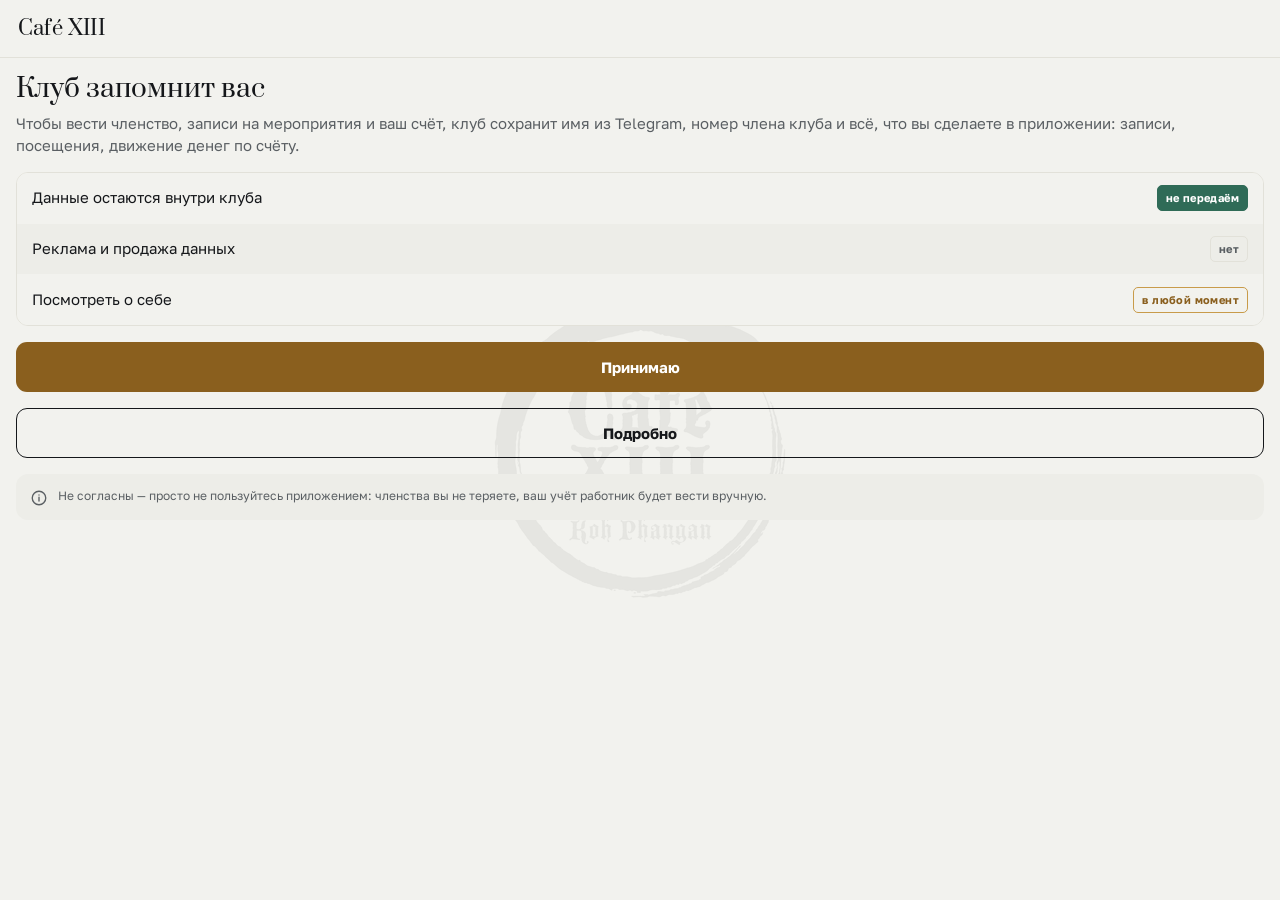
==== commit 70d0f87c: "Merge pull request #516 from anatoly9837-lab/frontend/391-recepta-net #391: подпись пустого рецепта " ====
--- a/index.html
+++ b/index.html
@@ -6,7 +6,7 @@
 <title>Café XIII — клуб</title>
 <script src="https://telegram.org/js/telegram-web-app.js"></script>
 <link rel="stylesheet" href="https://fonts.googleapis.com/css2?family=Prata&family=Golos+Text:wght@400;500;600;700&display=swap">
-<link rel="stylesheet" href="styles.css?v=242">
+<link rel="stylesheet" href="styles.css?v=240">
 </head>
 <body>
 
@@ -28,30 +28,30 @@
 <script src="vendor/qrcode-1.4.4.js"></script>
 <!-- Клиент — обычные <script> в порядке загрузки (Cafe13KPG#806, вариант (г)): общая область, без модулей.
      ПОРЯДОК ВАЖЕН: код, исполняемый при загрузке, видит только уже загруженные файлы; запуск — последним. -->
-<script src="js/00-slova.js?v=242"></script>
-<script src="js/01-osnova.js?v=242"></script>
-<script src="js/02-chlenstvo.js?v=242"></script>
-<script src="js/03-propusk.js?v=242"></script>
-<script src="js/04-bar.js?v=242"></script>
-<script src="js/05-kassa.js?v=242"></script>
-<script src="js/06-lyudi.js?v=242"></script>
-<script src="js/07-mastera.js?v=242"></script>
-<script src="js/08-kartochki.js?v=242"></script>
-<script src="js/09-afisha.js?v=242"></script>
-<script src="js/10-utility.js?v=242"></script>
-<script src="js/11-ekrany-klub.js?v=242"></script>
-<script src="js/12-ekrany-afisha.js?v=242"></script>
-<script src="js/13-ekrany-kassa.js?v=242"></script>
-<script src="js/14-ekrany-meropriyatiya.js?v=242"></script>
-<script src="js/15-ekrany-partner-soglasie.js?v=242"></script>
-<script src="js/16-ekrany-bar.js?v=242"></script>
-<script src="js/17-ekrany-upravlenie.js?v=242"></script>
-<script src="js/18-ekrany-mastera.js?v=242"></script>
-<script src="js/19-ekrany-lyudi.js?v=242"></script>
-<script src="js/20-ekrany-sluzhebnye.js?v=242"></script>
-<script src="js/21-navigaciya.js?v=242"></script>
-<script src="js/22-ekrany-chay.js?v=242"></script>
-<script src="js/23-kalendar.js?v=242"></script>
-<script src="js/22-zapusk.js?v=242"></script>
+<script src="js/00-slova.js?v=240"></script>
+<script src="js/01-osnova.js?v=240"></script>
+<script src="js/02-chlenstvo.js?v=240"></script>
+<script src="js/03-propusk.js?v=240"></script>
+<script src="js/04-bar.js?v=240"></script>
+<script src="js/05-kassa.js?v=240"></script>
+<script src="js/06-lyudi.js?v=240"></script>
+<script src="js/07-mastera.js?v=240"></script>
+<script src="js/08-kartochki.js?v=240"></script>
+<script src="js/09-afisha.js?v=240"></script>
+<script src="js/10-utility.js?v=240"></script>
+<script src="js/11-ekrany-klub.js?v=240"></script>
+<script src="js/12-ekrany-afisha.js?v=240"></script>
+<script src="js/13-ekrany-kassa.js?v=240"></script>
+<script src="js/14-ekrany-meropriyatiya.js?v=240"></script>
+<script src="js/15-ekrany-partner-soglasie.js?v=240"></script>
+<script src="js/16-ekrany-bar.js?v=240"></script>
+<script src="js/17-ekrany-upravlenie.js?v=240"></script>
+<script src="js/18-ekrany-mastera.js?v=240"></script>
+<script src="js/19-ekrany-lyudi.js?v=240"></script>
+<script src="js/20-ekrany-sluzhebnye.js?v=240"></script>
+<script src="js/21-navigaciya.js?v=240"></script>
+<script src="js/22-ekrany-chay.js?v=240"></script>
+<script src="js/23-kalendar.js?v=240"></script>
+<script src="js/22-zapusk.js?v=240"></script>
 </body>
 </html>
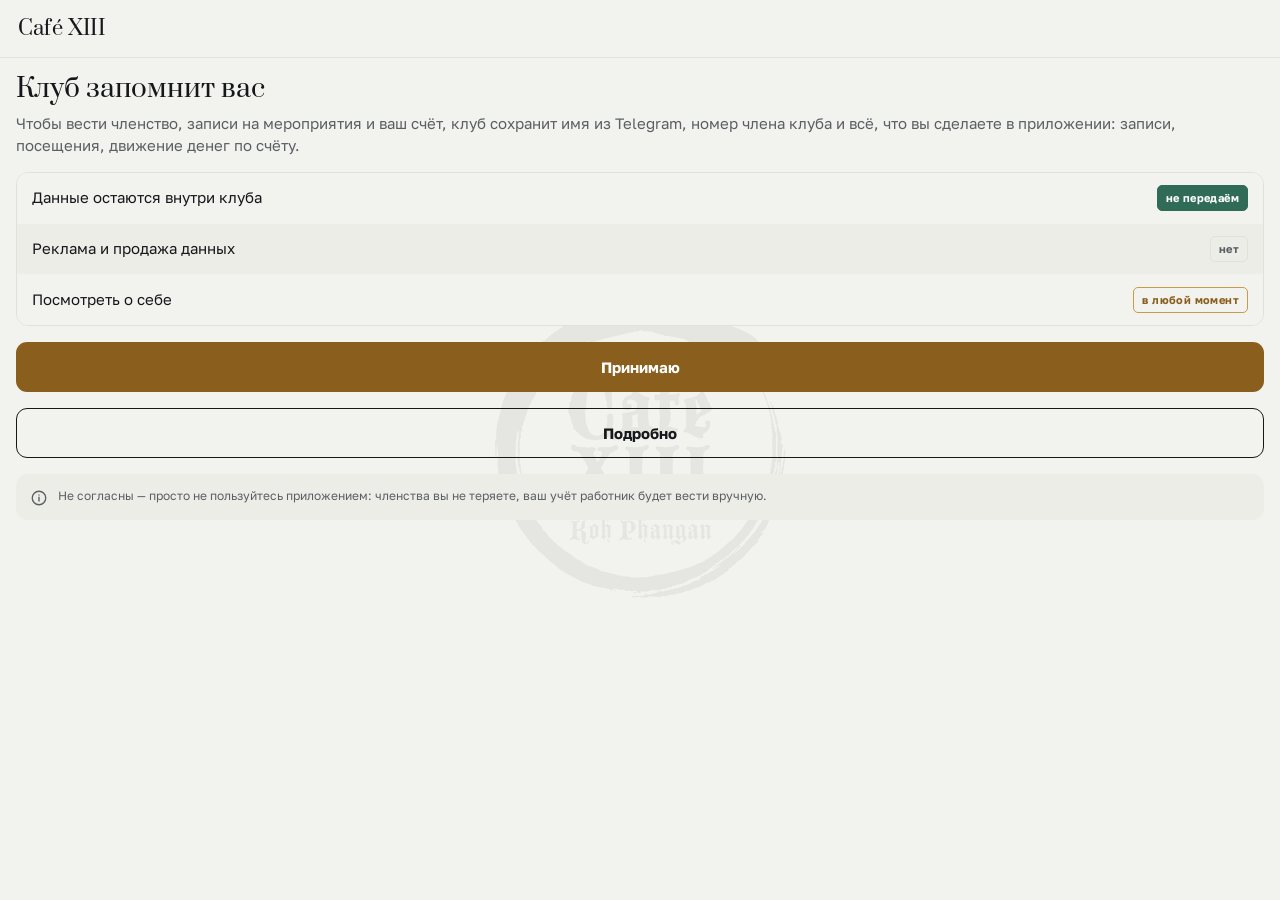
==== commit 2640119c: "Merge remote-tracking branch 'origin/main' into w8-515 # Conflicts: #	texts/perevody.tsv" ====
--- a/index.html
+++ b/index.html
@@ -6,7 +6,7 @@
 <title>Café XIII — клуб</title>
 <script src="https://telegram.org/js/telegram-web-app.js"></script>
 <link rel="stylesheet" href="https://fonts.googleapis.com/css2?family=Prata&family=Golos+Text:wght@400;500;600;700&display=swap">
-<link rel="stylesheet" href="styles.css?v=240">
+<link rel="stylesheet" href="styles.css?v=244">
 </head>
 <body>
 
@@ -28,30 +28,30 @@
 <script src="vendor/qrcode-1.4.4.js"></script>
 <!-- Клиент — обычные <script> в порядке загрузки (Cafe13KPG#806, вариант (г)): общая область, без модулей.
      ПОРЯДОК ВАЖЕН: код, исполняемый при загрузке, видит только уже загруженные файлы; запуск — последним. -->
-<script src="js/00-slova.js?v=240"></script>
-<script src="js/01-osnova.js?v=240"></script>
-<script src="js/02-chlenstvo.js?v=240"></script>
-<script src="js/03-propusk.js?v=240"></script>
-<script src="js/04-bar.js?v=240"></script>
-<script src="js/05-kassa.js?v=240"></script>
-<script src="js/06-lyudi.js?v=240"></script>
-<script src="js/07-mastera.js?v=240"></script>
-<script src="js/08-kartochki.js?v=240"></script>
-<script src="js/09-afisha.js?v=240"></script>
-<script src="js/10-utility.js?v=240"></script>
-<script src="js/11-ekrany-klub.js?v=240"></script>
-<script src="js/12-ekrany-afisha.js?v=240"></script>
-<script src="js/13-ekrany-kassa.js?v=240"></script>
-<script src="js/14-ekrany-meropriyatiya.js?v=240"></script>
-<script src="js/15-ekrany-partner-soglasie.js?v=240"></script>
-<script src="js/16-ekrany-bar.js?v=240"></script>
-<script src="js/17-ekrany-upravlenie.js?v=240"></script>
-<script src="js/18-ekrany-mastera.js?v=240"></script>
-<script src="js/19-ekrany-lyudi.js?v=240"></script>
-<script src="js/20-ekrany-sluzhebnye.js?v=240"></script>
-<script src="js/21-navigaciya.js?v=240"></script>
-<script src="js/22-ekrany-chay.js?v=240"></script>
-<script src="js/23-kalendar.js?v=240"></script>
-<script src="js/22-zapusk.js?v=240"></script>
+<script src="js/00-slova.js?v=244"></script>
+<script src="js/01-osnova.js?v=244"></script>
+<script src="js/02-chlenstvo.js?v=244"></script>
+<script src="js/03-propusk.js?v=244"></script>
+<script src="js/04-bar.js?v=244"></script>
+<script src="js/05-kassa.js?v=244"></script>
+<script src="js/06-lyudi.js?v=244"></script>
+<script src="js/07-mastera.js?v=244"></script>
+<script src="js/08-kartochki.js?v=244"></script>
+<script src="js/09-afisha.js?v=244"></script>
+<script src="js/10-utility.js?v=244"></script>
+<script src="js/11-ekrany-klub.js?v=244"></script>
+<script src="js/12-ekrany-afisha.js?v=244"></script>
+<script src="js/13-ekrany-kassa.js?v=244"></script>
+<script src="js/14-ekrany-meropriyatiya.js?v=244"></script>
+<script src="js/15-ekrany-partner-soglasie.js?v=244"></script>
+<script src="js/16-ekrany-bar.js?v=244"></script>
+<script src="js/17-ekrany-upravlenie.js?v=244"></script>
+<script src="js/18-ekrany-mastera.js?v=244"></script>
+<script src="js/19-ekrany-lyudi.js?v=244"></script>
+<script src="js/20-ekrany-sluzhebnye.js?v=244"></script>
+<script src="js/21-navigaciya.js?v=244"></script>
+<script src="js/22-ekrany-chay.js?v=244"></script>
+<script src="js/23-kalendar.js?v=244"></script>
+<script src="js/22-zapusk.js?v=244"></script>
 </body>
 </html>
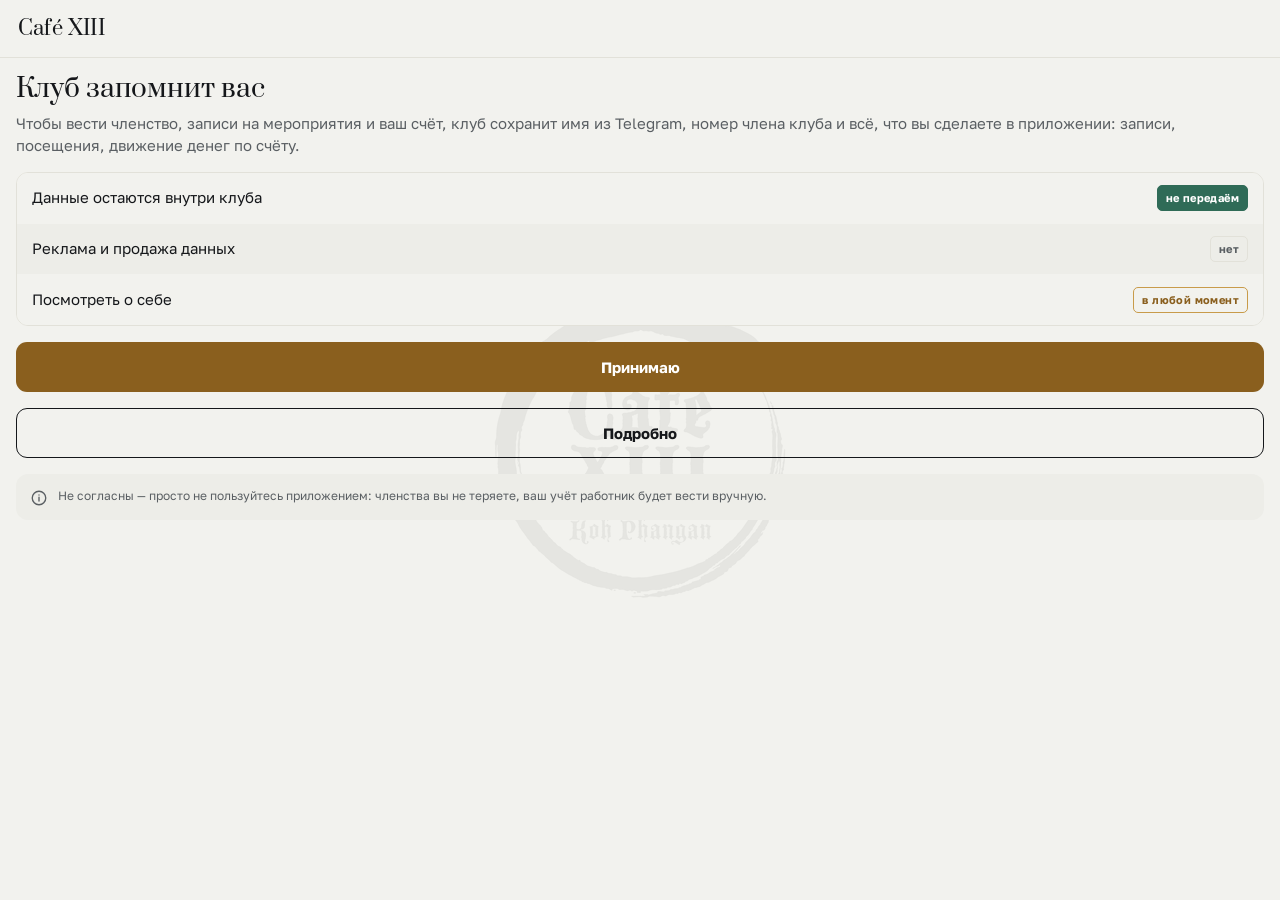
==== commit 7c2451c9: "Merge remote-tracking branch 'origin/main' into frontend/1098-ne-stirat" ====
--- a/index.html
+++ b/index.html
@@ -6,7 +6,7 @@
 <title>Café XIII — клуб</title>
 <script src="https://telegram.org/js/telegram-web-app.js"></script>
 <link rel="stylesheet" href="https://fonts.googleapis.com/css2?family=Prata&family=Golos+Text:wght@400;500;600;700&display=swap">
-<link rel="stylesheet" href="styles.css?v=244">
+<link rel="stylesheet" href="styles.css?v=243">
 </head>
 <body>
 
@@ -28,30 +28,30 @@
 <script src="vendor/qrcode-1.4.4.js"></script>
 <!-- Клиент — обычные <script> в порядке загрузки (Cafe13KPG#806, вариант (г)): общая область, без модулей.
      ПОРЯДОК ВАЖЕН: код, исполняемый при загрузке, видит только уже загруженные файлы; запуск — последним. -->
-<script src="js/00-slova.js?v=244"></script>
-<script src="js/01-osnova.js?v=244"></script>
-<script src="js/02-chlenstvo.js?v=244"></script>
-<script src="js/03-propusk.js?v=244"></script>
-<script src="js/04-bar.js?v=244"></script>
-<script src="js/05-kassa.js?v=244"></script>
-<script src="js/06-lyudi.js?v=244"></script>
-<script src="js/07-mastera.js?v=244"></script>
-<script src="js/08-kartochki.js?v=244"></script>
-<script src="js/09-afisha.js?v=244"></script>
-<script src="js/10-utility.js?v=244"></script>
-<script src="js/11-ekrany-klub.js?v=244"></script>
-<script src="js/12-ekrany-afisha.js?v=244"></script>
-<script src="js/13-ekrany-kassa.js?v=244"></script>
-<script src="js/14-ekrany-meropriyatiya.js?v=244"></script>
-<script src="js/15-ekrany-partner-soglasie.js?v=244"></script>
-<script src="js/16-ekrany-bar.js?v=244"></script>
-<script src="js/17-ekrany-upravlenie.js?v=244"></script>
-<script src="js/18-ekrany-mastera.js?v=244"></script>
-<script src="js/19-ekrany-lyudi.js?v=244"></script>
-<script src="js/20-ekrany-sluzhebnye.js?v=244"></script>
-<script src="js/21-navigaciya.js?v=244"></script>
-<script src="js/22-ekrany-chay.js?v=244"></script>
-<script src="js/23-kalendar.js?v=244"></script>
-<script src="js/22-zapusk.js?v=244"></script>
+<script src="js/00-slova.js?v=243"></script>
+<script src="js/01-osnova.js?v=243"></script>
+<script src="js/02-chlenstvo.js?v=243"></script>
+<script src="js/03-propusk.js?v=243"></script>
+<script src="js/04-bar.js?v=243"></script>
+<script src="js/05-kassa.js?v=243"></script>
+<script src="js/06-lyudi.js?v=243"></script>
+<script src="js/07-mastera.js?v=243"></script>
+<script src="js/08-kartochki.js?v=243"></script>
+<script src="js/09-afisha.js?v=243"></script>
+<script src="js/10-utility.js?v=243"></script>
+<script src="js/11-ekrany-klub.js?v=243"></script>
+<script src="js/12-ekrany-afisha.js?v=243"></script>
+<script src="js/13-ekrany-kassa.js?v=243"></script>
+<script src="js/14-ekrany-meropriyatiya.js?v=243"></script>
+<script src="js/15-ekrany-partner-soglasie.js?v=243"></script>
+<script src="js/16-ekrany-bar.js?v=243"></script>
+<script src="js/17-ekrany-upravlenie.js?v=243"></script>
+<script src="js/18-ekrany-mastera.js?v=243"></script>
+<script src="js/19-ekrany-lyudi.js?v=243"></script>
+<script src="js/20-ekrany-sluzhebnye.js?v=243"></script>
+<script src="js/21-navigaciya.js?v=243"></script>
+<script src="js/22-ekrany-chay.js?v=243"></script>
+<script src="js/23-kalendar.js?v=243"></script>
+<script src="js/22-zapusk.js?v=243"></script>
 </body>
 </html>
